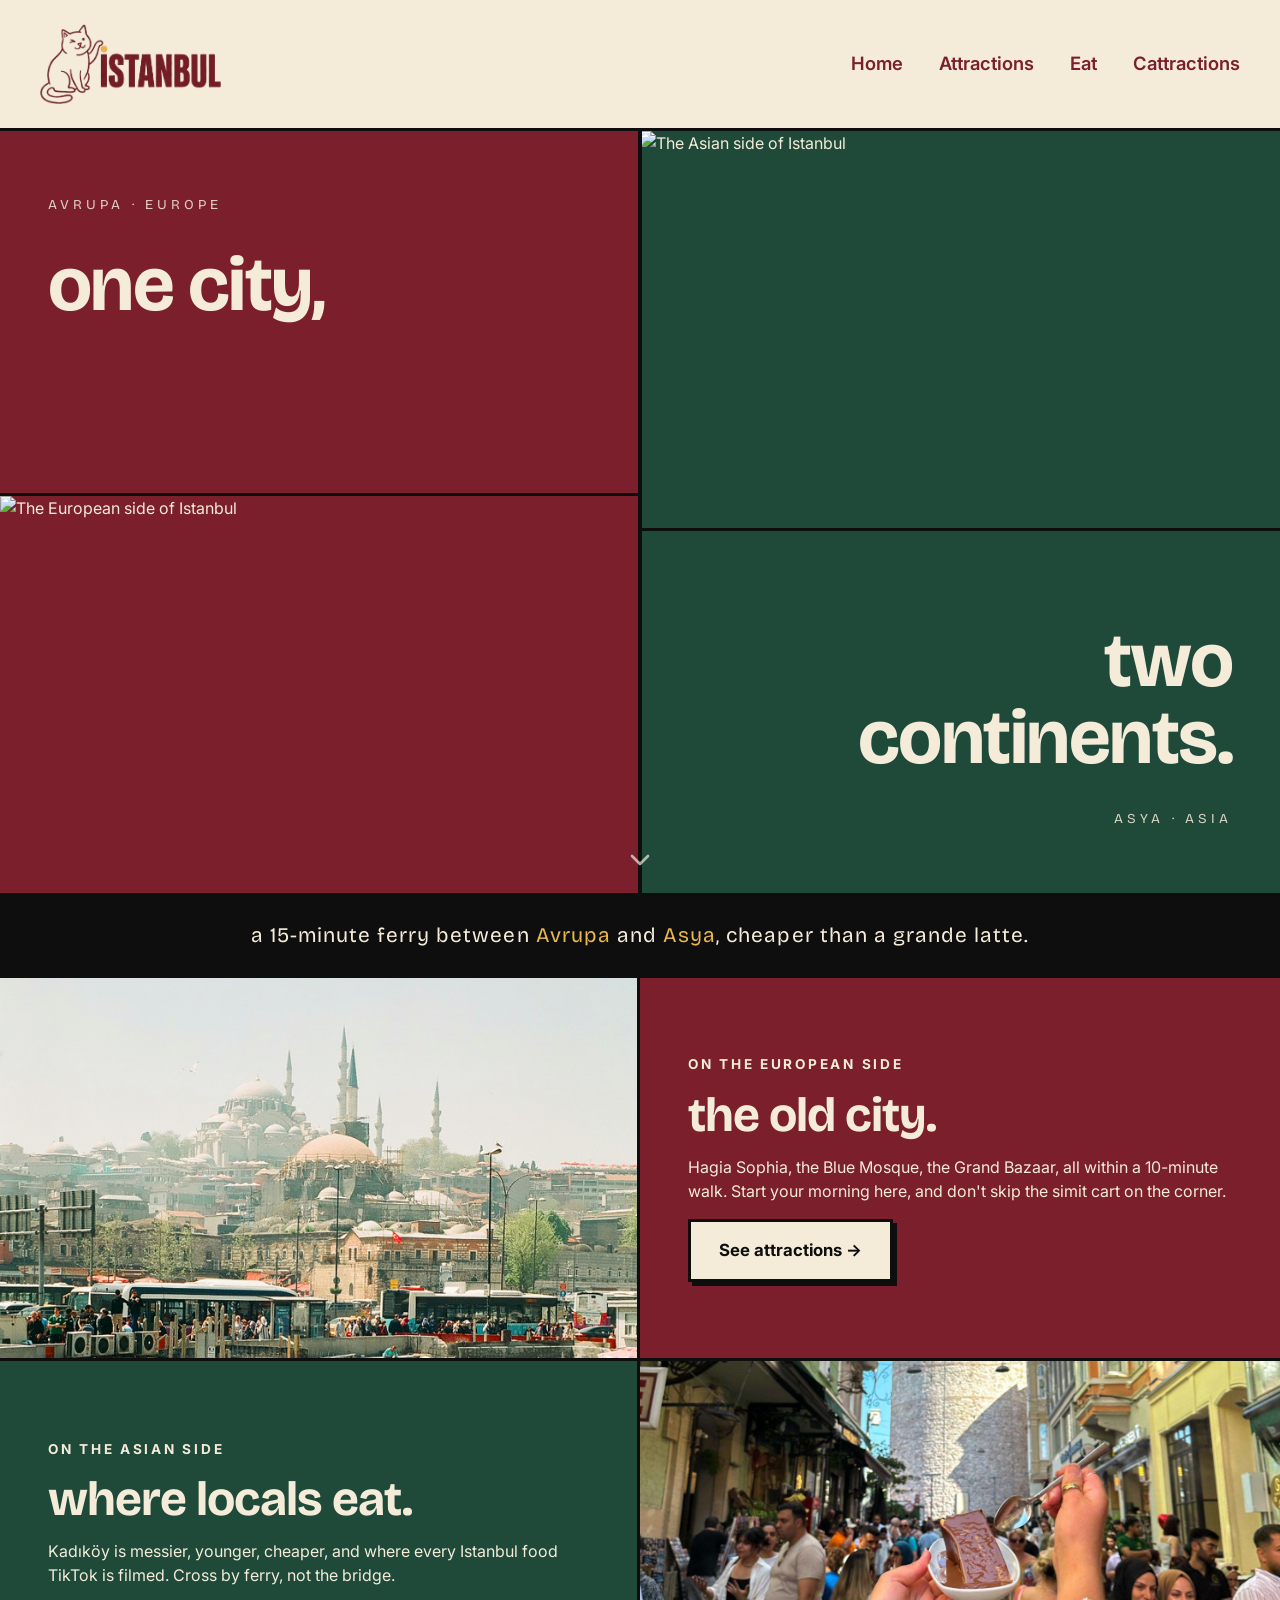
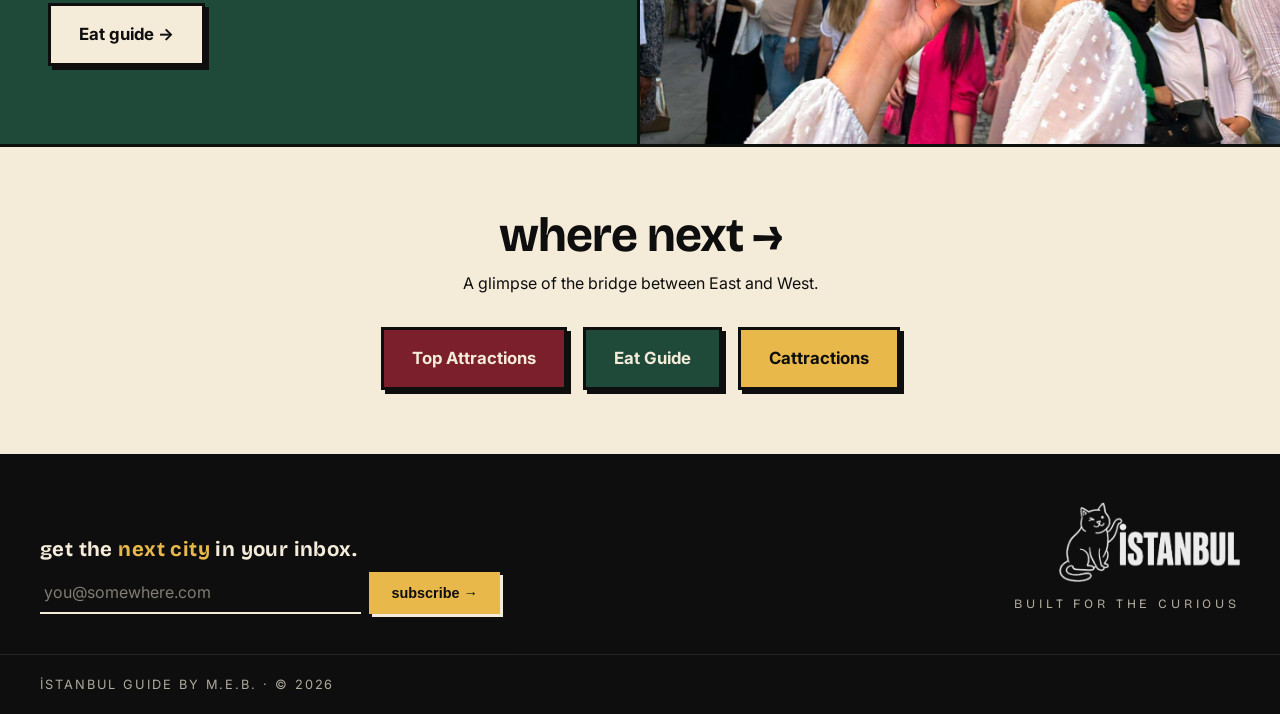
==== index.html @ 6fe09817 "Finalize Istanbul travel guide for submission Add the four pages (home, attractions, eat, gallery), " ====
<!DOCTYPE html>
<html lang="en">
<head>
  <meta charset="UTF-8">
  <meta name="viewport" content="width=device-width, initial-scale=1.0">
  <title>İstanbul · A First-Timer's Guide</title>

  <!-- Google Fonts: preconnect speeds up the font fetch.
       Bricolage Grotesque = display headings, Inter = body. this supports the neobrutalist style -->
  <link rel="preconnect" href="https://fonts.googleapis.com">
  <link rel="preconnect" href="https://fonts.gstatic.com" crossorigin>
  <link href="https://fonts.googleapis.com/css2?family=Bricolage+Grotesque:wght@600;800&family=Inter:wght@400;600;700&display=swap" rel="stylesheet">

  <link rel="stylesheet" href="styles.css">
</head>
<body>

  <!-- ==========================================================
       SHARED NAV: identical on every page. If you change a link
       here, also change it in attractions.html / eat.html / gallery.html. 
       ========================================================== -->
  <nav class="nav" aria-label="primary">
    <a class="logo" href="index.html" aria-label="Istanbul Guide home">
      <img class="logo-mark" src="assets/logo.png" alt="Istanbul Guide">
    </a>

    <!-- CSS-only mobile menu (checkbox hack, no JS). The off-screen
         checkbox holds open/closed state; the burger <label> toggles
         it; on small screens .nav ul drops down below the bar. -->
    <input type="checkbox" id="nav-toggle" class="nav-toggle">
    <label class="nav-burger" for="nav-toggle" aria-label="Toggle menu">
      <span></span><span></span><span></span>
    </label>

    <ul>
      <li><a href="index.html">Home</a></li>
      <li><a href="attractions.html">Attractions</a></li>
      <li><a href="eat.html">Eat</a></li>
      <li><a href="gallery.html">Cattractions</a></li>
    </ul>
  </nav>

  <main>

    <!-- HERO: split down the middle: Avrupa (Europe) | Asya (Asia).
         The vertical line between the two is a CSS pseudo-element
         (.hero::before in styles.css). -->
    <section class="hero" aria-label="hero">
      <div class="side eu">
        <span class="label">Avrupa · Europe</span>
        <h1>one city,</h1>
        <img class="side-img" src="assets/hero/europa.jpg" alt="The European side of Istanbul">
      </div>

      <!-- .side--flip = image on top, headline on bottom -->
      <div class="side as side--flip">
        <img class="side-img" src="assets/hero/asia.jpg" alt="The Asian side of Istanbul">
        <h1 class="h1-right">two<br>continents.</h1>
        <span class="label label--end">Asya · Asia</span>
      </div>

      <!-- Bouncing chevron at bottom-center; fades out on scroll
           via the JS at the bottom of this file (toggles .is-hidden). -->
      <a class="scroll-cue" href="#stripe" aria-label="scroll to next section">
        <svg viewBox="0 0 24 24" fill="none" stroke="currentColor" stroke-width="2" stroke-linecap="round" stroke-linejoin="round" aria-hidden="true">
          <polyline points="6 9 12 15 18 9"></polyline>
        </svg>
      </a>
    </section>

    <!-- "Bosphorus fact" black bar: single signature stat. -->
    <div id="stripe" class="stripe">
      a 15-minute ferry between <span>Avrupa</span> and <span>Asya</span>, cheaper than a grande latte.
    </div>

    <!-- FEATURES: 2×2 grid built in CSS Grid (.features in styles.css):
         Row 1: image (EU)  | text (EU)
         Row 2: text (AS)   | image (AS)
         The image/text swap rows on row 2, creating a diagonal pattern. -->
    <section class="features" aria-label="features">
      <img class="feat-img feat-img-1" src="assets/hero/old-city.jpg" alt="A simit cart in Sultanahmet, Istanbul">
      <div class="feat-text feat-text-1 eu">
        <span class="tag">on the European side</span>
        <h2>the old city.</h2>
        <p>Hagia Sophia, the Blue Mosque, the Grand Bazaar, all within a 10-minute walk. Start your morning here, and don't skip the simit cart on the corner.</p>
        <a class="btn btn--cream" href="attractions.html">See attractions →</a>
      </div>

      <img class="feat-img feat-img-2" src="assets/hero/santos.png" alt="Street life in Kadıköy on the Asian side of Istanbul">
      <div class="feat-text feat-text-2 as">
        <span class="tag">on the Asian side</span>
        <h2>where locals eat.</h2>
        <p>Kadıköy is messier, younger, cheaper, and where every Istanbul food TikTok is filmed. Cross by ferry, not the bridge.</p>
        <a class="btn btn--cream" href="eat.html">Eat guide →</a>
      </div>
    </section>

    <!-- WHERE NEXT: three CTA buttons to the other pages. -->
    <section class="where-next" aria-label="where next">
      <h2>where next →</h2>
      <p class="lede">A glimpse of the bridge between East and West.</p>
      <div class="row">
        <a class="btn" href="attractions.html">Top Attractions</a>
        <a class="btn btn--green" href="eat.html">Eat Guide</a>
        <a class="btn btn--saffron" href="gallery.html">Cattractions</a>
      </div>
    </section>

  </main>

  <!-- ==========================================================
       SHARED FOOTER: identical on every page. Newsletter form +
       brand block on top band, copyright on bottom band.
       Also duplicated across the other 3 pages: keep in sync.
       ========================================================== -->
  <footer class="foot">
    <div class="foot-top">
      <!-- Inline submit handler: prevent the page reload, clear the
           input, then reveal the .newsletter-confirm span by
           flipping its `hidden` attribute to false. No backend. -->
      <form class="newsletter" aria-label="Newsletter signup"
            onsubmit="event.preventDefault(); this.querySelector('input').value=''; this.querySelector('.newsletter-confirm').hidden=false;">
        <label class="newsletter-label" for="nl-email">get the <span class="accent">next city</span> in your inbox.</label>
        <div class="newsletter-row">
          <input id="nl-email" class="newsletter-input" type="email" required placeholder="you@somewhere.com" autocomplete="email">
          <button class="btn" type="submit">subscribe →</button>
        </div>
        <span class="newsletter-confirm" hidden>thanks. çok güzel.</span>
      </form>

      <div class="foot-brand">
        <img class="foot-logo" src="assets/logo.png" alt="Istanbul Guide">
        <span class="tagline">built for the curious</span>
      </div>
    </div>

    <div class="foot-bottom">
      <span>İstanbul Guide by M.E.B. · © 2026</span>
    </div>
  </footer>

  <!-- Scroll-cue fade. Hides the chevron once the user has scrolled
       80px past the top of the page; shows it again at the top.
       Wrapped in an IIFE (immediately-invoked function expression)
       to keep its variables out of the global scope. -->
  <script>
    (function () {
      var cue = document.querySelector('.scroll-cue');
      if (!cue) return;
      function update() {
        if (window.scrollY > 80) cue.classList.add('is-hidden');
        else cue.classList.remove('is-hidden');
      }
      window.addEventListener('scroll', update, { passive: true });
      update();
    })();
  </script>

</body>
</html>
---- styles.css ----
/* =============================================================
   İSTANBUL GUIDE: STYLESHEET
   -----------------------------------------------------------
   Layout strategy in one paragraph:
   - The site is built around a "two continents" idea, so the home
     hero is split down the middle (Avrupa / Asya).
   - Most multi-column blocks (features, attractions, meals) use
     CSS Grid or Flexbox with a 50/50 column split that collapses
     to a single column under 768px.
   - Visual style is "neobrutalist": flat colors, hard 3px ink
     borders, hard 4–6px offset shadows (no blur).
   - Color tokens, type, and shadow values all live in :root so
     a color/shadow tweak only happens in one place.

   Read order: tokens → globals → reusable bits (buttons, nav,
   footer) → home page sections → subpage sections → mobile
   media queries → reduced-motion query.
   ============================================================= */


/* =============================================================
   1. DESIGN TOKENS: change colors/shadows once, here.
   `var(--name)` reads them anywhere below.
   ============================================================= */
:root {
  --bordeaux: #7A1F2B;       /* primary, "Turkish flag" red */
  --cream:    #F4EBD9;       /* page bg, light text on dark */
  --ink:      #0E0E0E;       /* near-black for borders + text */
  --saffron:  #E8B84A;       /* accent, hover, highlights */
  --green:    #1F4A3A;       /* secondary, "Asia side" */

  --shadow-sm: 4px 4px 0 var(--ink);   /* small offset shadow */
  --shadow:    6px 6px 0 var(--ink);   /* big offset shadow */
}


/* =============================================================
   2. GLOBAL RESET + DEFAULTS
   ============================================================= */

/* universal selector , kill all default browser margin/padding
   so layout is predictable. box-sizing: border-box means an
   element's `width` includes its padding + border (way easier
   to reason about than the default `content-box`). */
* { box-sizing: border-box; margin: 0; padding: 0; }

body {
  font-family: 'Inter', system-ui, sans-serif;
  background: var(--cream);
  color: var(--ink);
  line-height: 1.5;
}

/* All headings use the display font. line-height: 1 prevents
   tall headings from getting extra vertical space. */
h1, h2, h3 {
  font-family: 'Bricolage Grotesque', 'Anton', Impact, sans-serif;
  line-height: 1;
  letter-spacing: -0.02em;
}

/* Inherit text color on links by default , each section then
   overrides where needed (e.g. .nav a is bordeaux). */
a { color: inherit; }


/* =============================================================
   3. BUTTONS: used everywhere (hero CTA, footer subscribe, etc.)
   .btn is the base; .btn--cream/green/saffron are color variants.
   Hover effect = "lift" the button up-left and grow the shadow.
   ============================================================= */
.btn {
  display: inline-block;
  background: var(--bordeaux);
  color: var(--cream);
  border: 3px solid var(--ink);
  box-shadow: var(--shadow-sm);
  padding: 1rem 1.75rem;
  font-weight: 700;
  font-size: 1.05rem;
  text-decoration: none;
  /* transition only the things that change on hover, for snap */
  transition: transform 0.08s, box-shadow 0.08s, background 0.08s;
}
.btn:hover {
  background: var(--saffron);
  color: var(--ink);
  /* Lift up-left by 2px AND grow the shadow by 2px so the
     bottom-right corner of the shadow stays put. Classic
     neobrutalist "press" feel. */
  transform: translate(-2px, -2px);
  box-shadow: 8px 8px 0 var(--ink);
}
.btn--cream   { background: var(--cream);   color: var(--ink); }
.btn--green   { background: var(--green);   color: var(--cream); }
.btn--saffron { background: var(--saffron); color: var(--ink); }


/* =============================================================
   4. NAV: sticky top bar, logo left, links right.
   Used on every page.
   ============================================================= */
.nav {
  /* sticky = scrolls with page until it hits top: 0, then
     stays pinned. z-index keeps it above scrolling content. */
  position: sticky; top: 0; z-index: 10;

  display: flex;
  justify-content: space-between;   /* logo left, ul right */
  align-items: center;
  padding: 1.5rem 2.5rem;
  background: var(--cream);
  border-bottom: 3px solid var(--ink);
}

/* Logo is an <a> wrapping the <img>. inline-flex so the image
   centers vertically next to (potential) future text. */
.nav .logo {
  display: inline-flex;
  align-items: center;
  text-decoration: none;
  transition: transform 0.2s ease;
}
.nav .logo:hover .logo-mark { transform: rotate(-4deg); }   /* cute tilt */
.nav .logo-mark {
  height: 80px;
  width: auto;             /* preserve aspect ratio */
  display: block;
  transition: transform 0.2s ease;
}

/* Nav link list. flex makes them sit in a row with gap between. */
.nav ul {
  display: flex;
  gap: 2.25rem;
  list-style: none;
  font-size: 1.15rem;
}
.nav a {
  color: var(--bordeaux);
  text-decoration: none;
  font-weight: 600;
}
.nav a:hover { color: var(--ink); }

/* --- CSS-only hamburger (checkbox hack, no JS) ---
   The checkbox is the state store. It's pulled off-screen (not
   display:none) so it stays keyboard-focusable. The burger is
   hidden on desktop and only revealed in the mobile media query
   at the bottom of this file. */
.nav-toggle {
  position: absolute;
  width: 1px; height: 1px;
  opacity: 0;
  pointer-events: none;
}
.nav-burger {
  display: none;                 /* desktop: links show, burger hidden */
  flex-direction: column;
  justify-content: center;
  gap: 5px;
  width: 48px; height: 48px;
  padding: 0 9px;
  border: 3px solid var(--ink);
  background: var(--bordeaux);   /* matches the bordeaux .btn fill */
  box-shadow: var(--shadow-sm);
  cursor: pointer;
}
.nav-burger span {
  display: block;
  height: 3px;
  background: var(--cream);      /* cream lines on bordeaux */
  transition: transform 0.15s ease, opacity 0.15s ease;
}
/* Saffron focus ring (bordeaux ring would disappear into the bg). */
.nav-toggle:focus-visible ~ .nav-burger { outline: 3px solid var(--saffron); outline-offset: 3px; }
/* When open, morph the three bars into an X. 8px = bar gap (5) + bar height (3). */
.nav-toggle:checked ~ .nav-burger span:nth-child(1) { transform: translateY(8px) rotate(45deg); }
.nav-toggle:checked ~ .nav-burger span:nth-child(2) { opacity: 0; }
.nav-toggle:checked ~ .nav-burger span:nth-child(3) { transform: translateY(-8px) rotate(-45deg); }

/* Tablet (769-1023px): 80px logo + 1.5rem padding eats too much
   vertical room on a ~800-tall iPad. Trim the logo to keep the
   nav under ~110px. (Below 768 there's a smaller mobile step.) */
@media (min-width: 769px) and (max-width: 1023px) {
  .nav { padding: 1.25rem 2rem; }
  .nav .logo-mark { height: 64px; }
  .nav ul { gap: 1.5rem; font-size: 1.05rem; }
}


/* =============================================================
   5. PLACEHOLDER (fallback when an <img> isn't ready yet): kept
   for legacy/local use. Live pages all have real <img> tags.
   ============================================================= */
.placeholder {
  background:
    repeating-linear-gradient(45deg, rgba(255,255,255,0.15) 0 2px, transparent 2px 14px),
    rgba(0,0,0,0.2);
  border: 3px solid var(--cream);
  color: var(--cream);
  display: flex; align-items: center; justify-content: center;
  font-family: 'Bricolage Grotesque', sans-serif;
  font-weight: 700; text-transform: uppercase; letter-spacing: 0.15em;
  font-size: 0.85rem;
  text-align: center; padding: 1rem;
}
.placeholder--saffron {
  background:
    repeating-linear-gradient(45deg, var(--ink) 0 2px, transparent 2px 14px),
    var(--saffron);
  border: 3px solid var(--ink);
  color: var(--ink);
}


/* =============================================================
   6. HOME: HERO (split down the middle)
   Two flex children, each 50% wide. A 4px ink line down the
   center is faked with a `::before` pseudo-element on the hero.
   ============================================================= */
.hero {
  display: flex;
  /* Hero fills most of the viewport but caps at 100vh so the
     next section is always reachable. */
  min-height: 85vh;
  max-height: 100vh;
  border-bottom: 3px solid var(--ink);
  position: relative;     /* so ::before can be positioned over it */
  overflow: hidden;       /* clip the bleeding side images */
}

/* The vertical Bosphorus line. ::before is a pseudo-element ,
   a fake child element you create in CSS only. */
.hero::before {
  content: '';
  position: absolute;
  top: 0; bottom: 0;
  left: 50%;
  width: 4px;
  background: var(--ink);
  transform: translateX(-50%);   /* shift left by half its width to truly center */
  z-index: 2;
}

/* Each side. flex: 1 means "share the space equally with siblings". */
.side {
  flex: 1;
  padding: 4rem 3rem 0;
  display: flex; flex-direction: column;
  gap: 2rem;
  position: relative;
}
.side--flip { padding: 0 3rem 4rem; }    /* image-on-top variant */
.side.eu { background: var(--bordeaux); color: var(--cream); }
.side.as { background: var(--green);    color: var(--cream); }

/* Small uppercase tag above the headline. */
.side .label {
  font-family: 'Bricolage Grotesque', sans-serif;
  font-size: 0.85rem; letter-spacing: 0.3em; text-transform: uppercase;
  opacity: 0.85;
}
.side .label--end { align-self: flex-end; }   /* right-side label, end of flex axis */

.side h1 { font-size: clamp(3rem, 6vw, 5rem); }  /* fluid type: between 3rem and 5rem */
.side .h1-right { text-align: right; }

/* Side images: bleed to the side edges by negating padding with
   negative margin. aspect-ratio keeps the image proportional
   regardless of its natural size. */
.side .placeholder,
.side .side-img {
  width: calc(100% + 6rem);     /* 6rem = the 3rem horizontal padding × 2 */
  margin: auto -3rem 0;
  aspect-ratio: 16 / 10;
  height: auto;
  display: block;
  object-fit: cover;            /* fill the box, crop overflow, no distortion */
  border-top: 3px solid var(--ink);
}
.side--flip .placeholder,
.side--flip .side-img {
  margin: 0 -3rem auto;
  border-top: none;
  border-bottom: 3px solid var(--ink);
}
.side--flip h1.h1-right { margin-top: auto; }    /* push headline to bottom of column */


/* =============================================================
   7. HOME: SCROLL CUE
   A small bouncing chevron that fades out once you scroll.
   The fade is toggled in JS: see <script> at bottom of index.html.
   ============================================================= */
.scroll-cue {
  /* fixed = positioned relative to the viewport, not the page,
     so it stays put while you scroll. */
  position: fixed;
  left: 50%;
  /* env(safe-area-inset-bottom) = the iPhone home-bar height
     (0 on most browsers). max() bumps the cue above the iOS
     Safari bottom toolbar so it never hides behind it. */
  bottom: max(1.5rem, env(safe-area-inset-bottom) + 1rem);
  z-index: 3;
  width: 32px; height: 32px;
  display: inline-flex; align-items: center; justify-content: center;
  color: var(--cream);
  opacity: 0.7;
  transform: translateX(-50%);
  animation: cue-bob 1.8s ease-in-out infinite;
  transition: opacity 0.3s ease;
  pointer-events: auto;
}
.scroll-cue:hover { opacity: 1; }
.scroll-cue svg { width: 100%; height: 100%; display: block; }
.scroll-cue.is-hidden { opacity: 0; pointer-events: none; }   /* JS adds this on scroll */

/* Gentle up-and-down bounce. translate(-50%, ...) preserves
   the centering transform from above while animating Y. */
@keyframes cue-bob {
  0%, 100% { transform: translate(-50%, 0); }
  50%      { transform: translate(-50%, 5px); }
}


/* =============================================================
   8. HOME: STRIPE (the "ferry fact" black bar under the hero)
   ============================================================= */
.stripe {
  background: var(--ink); color: var(--cream);
  text-align: center;
  padding: 1.5rem 2rem;
  font-family: 'Bricolage Grotesque', sans-serif;
  font-size: 1.3rem; letter-spacing: 0.05em;
  border-bottom: 3px solid var(--ink);
}
.stripe span { color: var(--saffron); }


/* =============================================================
   9. HOME: FEATURES (the four-tile grid: img | text on row 1,
   text | img on row 2, both rows on the home page)

   We use ONE css grid with 2 columns × 2 rows. Each child is
   placed explicitly with grid-column / grid-row so the order
   is unambiguous and easy to flip on mobile.
   ============================================================= */
.features {
  display: grid;
  grid-template-columns: 1fr 1fr;       /* two equal columns */
  border-bottom: 3px solid var(--ink);
}

/* Both image and text tiles share these defaults. */
.feat-img,
.feat-text {
  min-height: 320px;                    /* tall enough on short copy */
  border-bottom: 3px solid var(--ink);  /* row 1 / row 2 divider */
}
.feat-img {
  width: 100%;
  height: 100%;
  display: flex; align-items: center; justify-content: center;
  object-fit: cover;                    /* image fills tile, no distortion */
  object-position: center;
}
.feat-text {
  padding: 3rem;
  display: flex; flex-direction: column; justify-content: center;
  gap: 1rem;
}
.feat-text .tag {
  font-size: 0.85rem; letter-spacing: 0.2em;
  font-weight: 700; text-transform: uppercase;
}
.feat-text h2 { font-size: clamp(2rem, 4vw, 3rem); }
.feat-text .btn { align-self: flex-start; }     /* don't stretch button to full width */
.feat-text.eu { background: var(--bordeaux); color: var(--cream); }
.feat-text.as { background: var(--green);    color: var(--cream); }

/* Explicit grid placement for the four tiles.
   Row 1: image-1 (EU) | text-1 (EU)
   Row 2: text-2 (AS)  | image-2 (AS)
   Note the diagonal: text/image swap sides between rows. */
.feat-img-1  { grid-column: 1; grid-row: 1; border-right: 3px solid var(--ink); }
.feat-text-1 { grid-column: 2; grid-row: 1; }
.feat-text-2 { grid-column: 1; grid-row: 2; border-right: 3px solid var(--ink); }
.feat-img-2  { grid-column: 2; grid-row: 2; }

/* Bottom row is the last row of the grid; the section's own
   border-bottom handles the seam, so kill it on the last tiles. */
.feat-text-2, .feat-img-2 { border-bottom: none; }

/* Big screens with enough vertical room: lock the entire 4-tile
   grid to the viewport so it fits in one screen with the sticky
   nav. Below 720px tall (split-screen, short laptops), let the
   section grow naturally so copy isn't clipped. */
@media (min-width: 1024px) and (min-height: 720px) {
  .features {
    /* viewport height minus sticky nav (logo 80 + 1.5rem*2 padding + 3px border) */
    height: calc(100vh - 131px);
    grid-template-rows: 1fr 1fr;
  }
  .feat-img, .feat-text { min-height: 0; }   /* drop the 320px floor */
  .feat-text { overflow: hidden; }           /* clip overflow only when locked to viewport */
}


/* =============================================================
   10. WHERE-NEXT: the cream "where next →" CTA strip at the
   bottom of every page.
   ============================================================= */
.where-next {
  padding: 4rem 3rem;
  text-align: center;
  background: var(--cream);
}
.where-next h2 { font-size: clamp(2rem, 4vw, 3rem); margin-bottom: 0.75rem; }
.where-next p.lede {
  max-width: 50ch;             /* limit prose width for readability */
  margin: 0 auto 2rem;
}
.where-next .row {
  display: flex; gap: 1rem;
  justify-content: center;
  flex-wrap: wrap;             /* stack buttons on narrow screens */
}


/* =============================================================
   11. FOOTER: two stacked bands.
   Top band: newsletter form on the left, brand on the right.
   Bottom band: thin saffron rule with copyright row.
   ============================================================= */
footer.foot {
  background: var(--ink);
  color: var(--cream);
  padding: 0;
  display: block;
}

.foot-top {
  padding: 3rem 2.5rem 2.5rem;
  display: flex; justify-content: space-between; align-items: flex-end;
  gap: 3rem; flex-wrap: wrap;
}
.foot-brand {
  display: flex; flex-direction: column; gap: 0.75rem;
  align-items: flex-end; text-align: right;
  flex: 0 0 auto;             /* don't grow or shrink */
}
.foot-brand .foot-logo {
  height: 80px;
  width: auto;
  display: block;
  /* The logo art is bordeaux on transparent. To make it read
     against the dark footer, we recolor it to cream using a
     two-step CSS filter:
       brightness(0)   → forces every pixel to black
       invert(1)       → flips black to white
       opacity(0.92)   → softens slightly so it doesn't shout */
  filter: brightness(0) invert(1) opacity(0.92);
}
.foot-brand .tagline {
  font-family: 'Bricolage Grotesque', sans-serif;
  font-size: 0.8rem; letter-spacing: 0.3em; text-transform: uppercase;
  opacity: 0.7;
}

.foot-bottom {
  /* faint cream rule between the two bands. rgba(244,235,217,0.15)
     is the cream color at 15% opacity. */
  border-top: 1px solid rgba(244, 235, 217, 0.15);
  padding: 1.25rem 2.5rem;
  display: flex; justify-content: space-between; align-items: center;
  flex-wrap: wrap; gap: 1rem;
  font-size: 0.8rem; letter-spacing: 0.15em; text-transform: uppercase;
  opacity: 0.7;
}
.foot-bottom a { color: var(--saffron); text-decoration: none; }
.foot-bottom a:hover { color: var(--cream); }

/* Newsletter form (lives in the top band). */
.newsletter {
  display: flex; flex-direction: column; gap: 0.65rem;
  flex: 1 1 380px;             /* grow/shrink, base width 380px */
  max-width: 460px;
}
.newsletter-label {
  font-family: 'Bricolage Grotesque', sans-serif;
  font-size: clamp(1.1rem, 1.6vw, 1.4rem);
  font-weight: 700;
  letter-spacing: 0.02em;
  color: var(--cream);
  line-height: 1.1;
}
.newsletter-label .accent { color: var(--saffron); }

.newsletter-row { display: flex; gap: 0.5rem; }

/* Underlined-only input, no boxy border. */
.newsletter-input {
  flex: 1;
  background: transparent;
  color: var(--cream);
  border: none;
  border-bottom: 2px solid var(--cream);
  padding: 0.55rem 0.25rem;
  font-family: inherit;
  font-size: 1rem;
  outline: none;               /* we restyle :focus below */
}
.newsletter-input::placeholder { color: rgba(244, 235, 217, 0.5); }
.newsletter-input:focus { border-bottom-color: var(--saffron); }

/* The submit button overrides the global .btn styles to fit
   the dark footer (saffron fill, cream-shadow). */
.newsletter .btn {
  padding: 0.6rem 1.2rem;
  font-size: 0.9rem;
  background: var(--saffron);
  color: var(--ink);
  border-color: var(--saffron);
  box-shadow: 3px 3px 0 var(--cream);
}
.newsletter .btn:hover {
  background: var(--cream);
  border-color: var(--cream);
  box-shadow: 5px 5px 0 var(--saffron);
}

/* The "thanks. çok güzel." confirmation (hidden by default
   via the [hidden] attribute, shown by JS on submit). */
.newsletter-confirm {
  font-size: 0.85rem; color: var(--saffron);
  font-weight: 700; letter-spacing: 0.05em;
}


/* =============================================================
   12. SUBPAGE: PAGE INTRO BANNER (top of attractions / eat /
   gallery). Variants pick which background color to use.
   ============================================================= */
.page-intro {
  padding: clamp(3rem, 7vh, 5rem) clamp(1.5rem, 4vw, 3rem);
  border-bottom: 3px solid var(--ink);
  color: var(--cream);
}
.page-intro--bordeaux { background: var(--bordeaux); }
.page-intro--green    { background: var(--green); }
.page-intro--ink      { background: var(--ink); }

.page-intro .label {
  font-family: 'Bricolage Grotesque', sans-serif;
  font-size: 0.85rem; letter-spacing: 0.3em; text-transform: uppercase;
  opacity: 0.9;
  display: block; margin-bottom: 1rem;
}
.page-intro--ink .label { color: var(--saffron); opacity: 1; }   /* punch on dark bg */
.page-intro h1 { font-size: clamp(2.5rem, 6vw, 4.5rem); margin-bottom: 1rem; }
.page-intro h1 em { color: var(--saffron); font-style: normal; }
.page-intro p { max-width: 60ch; font-size: 1.1rem; }


/* =============================================================
   13. ATTRACTIONS: 6-cell grid (3 images + 3 text blocks).

   Why one grid for all 6 instead of 3 separate flex rows? With
   3 flex rows, each row computes its own 50% width independently
   and sub-pixel rounding can leave the column seam misaligned by
   1px between rows. A single CSS Grid computes the column line
   once for the whole section, so all seams line up perfectly.

   Layout (desktop):
     row 1:  image  |  text   (Hagia Sophia)
     row 2:  text   |  image  (Blue Mosque,  swapped)
     row 3:  image  |  text   (Grand Bazaar)
   The image's aspect-ratio (3/2) drives each row's height.
   ============================================================= */
.a-grid {
  display: grid;
  grid-template-columns: 1fr 1fr;
  border-bottom: 3px solid var(--ink);
}

/* Shared rules for all 6 cells. */
.a-img, .a-text {
  border-bottom: 3px solid var(--ink);    /* row dividers */
}

.a-img {
  width: 100%;
  height: auto;
  aspect-ratio: 3 / 2;        /* stacked (mobile) ratio; overridden below in 2-col */
  object-fit: cover;
  display: block;
  /* fallback striped pattern if the <img> fails to load */
  background:
    repeating-linear-gradient(45deg, var(--ink) 0 2px, transparent 2px 14px),
    var(--saffron);
  color: var(--ink);
}

.a-text {
  padding: clamp(2rem, 5vw, 4rem);
  display: flex; flex-direction: column; justify-content: center;
  gap: 1rem;
  background: var(--cream);
}

/* Explicit grid placement, one cell per child. The class names
   are keyed to (row, col) so reading the HTML matches the layout. */
.a-r1c1 { grid-column: 1; grid-row: 1; border-right: 3px solid var(--ink); }
.a-r1c2 { grid-column: 2; grid-row: 1; }
.a-r2c1 { grid-column: 1; grid-row: 2; border-right: 3px solid var(--ink); }
.a-r2c2 { grid-column: 2; grid-row: 2; }
.a-r3c1 { grid-column: 1; grid-row: 3; border-right: 3px solid var(--ink); }
.a-r3c2 { grid-column: 2; grid-row: 3; }

/* Last row's bottom border comes from the section, so kill the
   per-cell bottom border on row 3. */
.a-r3c1, .a-r3c2 { border-bottom: none; }

/* Big numeric label "01 / 02 / 03". :nth-of-type counts siblings
   of the same tag, so among the 3 <div class="a-text"> children:
     1st = bordeaux, 2nd = saffron-outlined, 3rd = green. */
.a-num {
  font-family: 'Bricolage Grotesque', sans-serif;
  font-size: clamp(3rem, 5vw, 5rem); line-height: 1;
}
.a-grid > .a-text:nth-of-type(1) .a-num { color: var(--bordeaux); }
.a-grid > .a-text:nth-of-type(2) .a-num {
  color: var(--saffron);
  -webkit-text-stroke: 2px var(--ink);   /* outlined text */
}
.a-grid > .a-text:nth-of-type(3) .a-num { color: var(--green); }

/* Two columns (>=769px): let the TEXT cell drive each row's
   height and make the image stretch to fill it (object-fit keeps
   it from distorting). This is the same trick .feat-img uses, and
   it's what keeps the divider borders spanning the FULL row at
   every width — the old fixed aspect-ratio left the image shorter
   than the text, so the border stopped partway down. */
@media (min-width: 769px) {
  .a-img { height: 100%; min-height: 320px; aspect-ratio: auto; }
}
/* Tablet range: a touch less padding so the copy fits comfortably. */
@media (min-width: 769px) and (max-width: 1023px) {
  .a-text { padding: 1.5rem; }
}

.a-text .kicker {
  font-family: 'Bricolage Grotesque', sans-serif;
  font-size: 0.85rem; letter-spacing: 0.3em; text-transform: uppercase;
  opacity: 0.7;
}
.a-text h2 { font-size: clamp(2rem, 4vw, 3rem); }
.a-text p { max-width: 55ch; line-height: 1.55; }
.a-text .btn { align-self: flex-start; margin-top: 0.5rem; }


/* =============================================================
   14. ATTRACTIONS: embedded Google Map iframe.
   ============================================================= */
.map-section {
  padding: clamp(2.5rem, 5vw, 4rem) clamp(1.5rem, 4vw, 3rem);
  background: var(--cream);
  border-bottom: 3px solid var(--ink);
}
.map-section .map-head {
  display: flex; align-items: baseline; gap: 1rem; flex-wrap: wrap;
  margin-bottom: 1.5rem;
}
.map-section h2 { font-size: clamp(1.8rem, 3vw, 2.5rem); }
.map-section .meta {
  font-size: 0.8rem; letter-spacing: 0.3em; text-transform: uppercase;
  opacity: 0.7;
}
.map-frame {
  border: 3px solid var(--ink);
  box-shadow: 6px 6px 0 var(--bordeaux);
  width: 100%; aspect-ratio: 16 / 9; max-height: 480px;
  display: block;
}


/* =============================================================
   15. EAT: the "three meals" page.
   Each meal has a black banner stripe + a feature row.
   ============================================================= */
.meal-stripe {
  background: var(--ink); color: var(--cream);
  padding: 1.25rem 2rem;
  border-bottom: 3px solid var(--ink);
  display: flex; align-items: baseline; justify-content: center;
  gap: 1rem; flex-wrap: wrap;
}
.meal-stripe .tr {
  font-family: 'Bricolage Grotesque', sans-serif;
  font-size: clamp(1.5rem, 3vw, 2.25rem);
  color: var(--saffron);
}
.meal-stripe .en {
  font-size: 1rem; letter-spacing: 0.3em; text-transform: uppercase;
  opacity: 0.85;
}

.meal-feature {
  display: flex; align-items: stretch;
  /* No min-height on the row itself: the meal-img has its own
     min-height: 360px floor below, and we want the row to be
     image-driven so the text panel doesn't stretch into a tall
     empty band on short viewports. */
  border-bottom: 3px solid var(--ink);
}
.meal-feature.flip { flex-direction: row-reverse; }

.meal-feature .meal-img,
.meal-feature .placeholder {
  flex: 1; width: 50%; min-height: 360px;
  object-fit: cover; display: block;
  border-right: 3px solid var(--ink);
  background:
    repeating-linear-gradient(45deg, var(--ink) 0 2px, transparent 2px 14px),
    var(--saffron);
  color: var(--ink);
}
.meal-feature.flip .meal-img,
.meal-feature.flip .placeholder {
  border-right: none;
  border-left: 3px solid var(--ink);
}

.meal-text {
  flex: 1;
  padding: clamp(2rem, 4vw, 3.5rem);
  display: flex; flex-direction: column; justify-content: center;
  gap: 1rem;
}
/* Color variants , applied to the parent .meal-feature so the
   text color flows down into .meal-text. */
.meal-feature.eu  .meal-text { background: var(--bordeaux); color: var(--cream); }
.meal-feature.as  .meal-text { background: var(--green);    color: var(--cream); }
.meal-feature.ink .meal-text { background: var(--ink);      color: var(--cream); }

.meal-text .num {
  font-family: 'Bricolage Grotesque', sans-serif;
  font-size: 0.85rem; letter-spacing: 0.3em; text-transform: uppercase;
  opacity: 0.85;
}
.meal-text h2 { font-size: clamp(2rem, 4vw, 3rem); }
.meal-text .addr {
  font-family: 'Bricolage Grotesque', sans-serif;
  font-size: 0.85rem; letter-spacing: 0.2em; text-transform: uppercase;
  opacity: 0.85;
}
.meal-text p { line-height: 1.55; max-width: 55ch; }

/* Small pill labels like "$$" or "must-try: kaymak" */
.meal-text .chips { display: flex; gap: 0.5rem; flex-wrap: wrap; margin-top: 0.25rem; }
.meal-text .chip {
  background: var(--cream); color: var(--ink);
  border: 2px solid var(--ink);
  padding: 0.3rem 0.7rem;
  font-size: 0.75rem; font-weight: 700; letter-spacing: 0.1em; text-transform: uppercase;
}
.meal-text .chip.saffron { background: var(--saffron); }
.meal-text .btn { align-self: flex-start; margin-top: 0.5rem; }


/* =============================================================
   16. CATTRACTIONS (gallery): masonry layout via CSS columns.

   Why CSS columns instead of CSS Grid?
   Mixing portrait + landscape photos in a Grid leaves dead
   whitespace because every cell in a row inherits the tallest
   tile's height. `column-count` flows items top-to-bottom in
   each column independently, so columns self-balance with no
   empty cells.
   ============================================================= */
.feed-section {
  padding: clamp(2.5rem, 4vw, 4rem) clamp(1rem, 3vw, 2.5rem);
  background: var(--cream);
  border-bottom: 3px solid var(--ink);
}
.cat-grid {
  column-count: 3;
  column-gap: 1.25rem;
  max-width: 1280px;
  margin: 0 auto;
}

/* Each tile. break-inside: avoid stops a tile from being split
   across two columns mid-image. */
.cat {
  display: block;
  break-inside: avoid;
  -webkit-column-break-inside: avoid;   /* Safari prefix */
  page-break-inside: avoid;             /* legacy fallback */
  margin: 0 0 1.25rem;
  background: var(--cream);
  border: 3px solid var(--ink);
  overflow: hidden;
  transition: transform 0.12s, box-shadow 0.12s;
}
/* Cycle shadow color on every 5 tiles using nth-child math.
   5n+1 = 1st, 6th, 11th, ... 5n+2 = 2nd, 7th, 12th, etc. */
.cat:nth-child(5n+1) { box-shadow: 5px 5px 0 var(--bordeaux); }
.cat:nth-child(5n+2) { box-shadow: 5px 5px 0 var(--saffron); }
.cat:nth-child(5n+3) { box-shadow: 5px 5px 0 var(--green); }
.cat:nth-child(5n+4) { box-shadow: 5px 5px 0 var(--bordeaux); }
.cat:nth-child(5n+5) { box-shadow: 5px 5px 0 var(--saffron); }
.cat:hover {
  transform: translate(-3px, -3px);
  box-shadow: 8px 8px 0 var(--ink);
}

.cat img {
  width: 100%;
  height: auto;
  aspect-ratio: 3 / 2;            /* default: landscape */
  object-fit: cover;
  display: block;
  border-bottom: 3px solid var(--ink);
  background: var(--ink);
}
.cat--portrait img { aspect-ratio: 2 / 3; }   /* override for tall photos */

.cat figcaption {
  padding: 0.7rem 1rem 0.85rem;
  font-style: italic;
  font-size: 0.9rem;
  line-height: 1.4;
}

.cat-credit {
  text-align: center;
  margin-top: 2.5rem;
  font-size: 0.85rem;
  letter-spacing: 0.1em;
  text-transform: uppercase;
  opacity: 0.7;
}
.cat-credit a {
  color: var(--bordeaux);
  text-decoration: underline;
  text-underline-offset: 3px;
}
.cat-credit a:hover { color: var(--ink); }


/* =============================================================
   16b. FOOTER (tablet + down): once the row gets tight, the brand
   block would otherwise float far to the right with a big empty
   gap. Stack newsletter above a left-aligned brand instead.
   ============================================================= */
@media (max-width: 920px) {
  .foot-top { flex-direction: column; align-items: stretch; gap: 2rem; }
  .foot-brand { align-items: flex-start; text-align: left; }
  /* CRITICAL: kill the 380px flex-basis once the parent goes column.
     With `flex-direction: column`, flex-basis applies to the vertical
     axis, so the original `flex: 1 1 380px` was forcing the newsletter
     to be 380px TALL and leaving a huge empty band above the brand. */
  .newsletter { flex: 0 0 auto; max-width: none; }
}


/* =============================================================
   17. RESPONSIVE: phone-sized screens (≤ 768px)
   Everything that was side-by-side stacks vertically.
   ============================================================= */
@media (max-width: 768px) {

  /* Nav: logo + burger on one row; links collapse into a
     full-width dropdown that the checkbox toggles open. */
  .nav { padding: 1rem 1.25rem; flex-wrap: wrap; }
  .nav .logo-mark { height: 56px; }
  .nav-burger { display: flex; }
  .nav ul {
    flex-basis: 100%;              /* force the list onto its own row */
    flex-direction: column;
    gap: 0;
    font-size: 1.05rem;
    display: none;                 /* closed by default */
    margin: 0.85rem -1.25rem -1rem; /* bleed to the nav edges */
    border-top: 3px solid var(--ink);
    background: var(--cream);
  }
  .nav-toggle:checked ~ ul { display: flex; }   /* open */
  .nav ul li:not(:last-child) { border-bottom: 1px solid rgba(14, 14, 14, 0.15); }
  .nav ul a { display: block; padding: 0.95rem 1.25rem; }

  /* Hero: stack the two sides, drop the center line. */
  .hero { flex-direction: column; min-height: auto; }
  .hero::before { display: none; }
  .side { padding: 3rem 1.5rem 0; }
  .side--flip { padding: 0 1.5rem 3rem; }
  .side h1, .side .h1-right { text-align: left; }
  .side .placeholder,
  .side .side-img {
    width: calc(100% + 3rem);
    margin: auto -1.5rem 0;
    aspect-ratio: 16 / 9;
  }
  .side--flip .placeholder,
  .side--flip .side-img { margin: 0 -1.5rem auto; }

  /* Features: collapse to one column.
     Reorder so the 4 tiles read top-to-bottom: img, text, img, text. */
  .features { grid-template-columns: 1fr; }
  .feat-img-1  { grid-column: 1; grid-row: 1; border-right: none; }
  .feat-text-1 { grid-column: 1; grid-row: 2; }
  .feat-img-2  { grid-column: 1; grid-row: 3; }
  .feat-text-2 { grid-column: 1; grid-row: 4; border-right: none; }
  .feat-img {
    width: 100%; min-height: 0; aspect-ratio: 16 / 10;
    border-bottom: 3px solid var(--ink);
  }
  .feat-text {
    padding: 2rem 1.5rem;
    border-bottom: 3px solid var(--ink);
  }
  .feat-text-2 { border-bottom: none; }   /* last tile: no trailing border */

  .where-next { padding: 3rem 1.5rem; }
  /* Default .where-next .row already has flex-wrap: wrap, so the
     2-button pages fit on one row naturally and the 3-button home
     wraps gracefully. No mobile override needed. */

  /* Footer: tighten padding + logo on phones. (The column stacking
     itself is handled by the <=920px block earlier in this file.) */
  .foot-top { padding: 2.5rem 1.5rem 2rem; }
  .foot-brand .foot-logo { height: 64px; }
  .foot-bottom {
    padding: 1rem 1.5rem;
    flex-direction: column; align-items: flex-start; gap: 0.4rem;
  }

  /* Attractions grid: collapse to 1 column. Reorder cells so the
     reading order is: image, text, image, text, image, text. */
  .a-grid { grid-template-columns: 1fr; }
  .a-r1c1 { grid-column: 1; grid-row: 1; border-right: none; }
  .a-r1c2 { grid-column: 1; grid-row: 2; }
  .a-r2c2 { grid-column: 1; grid-row: 3; }   /* image moves up */
  .a-r2c1 { grid-column: 1; grid-row: 4; border-right: none; }
  .a-r3c1 { grid-column: 1; grid-row: 5; border-right: none; }
  .a-r3c2 { grid-column: 1; grid-row: 6; }
  .a-img { aspect-ratio: 16 / 10; }
  .a-text { padding: 2rem 1.5rem; }

  .meal-feature, .meal-feature.flip { flex-direction: column; min-height: auto; }
  .meal-feature .meal-img, .meal-feature .placeholder,
  .meal-feature.flip .meal-img, .meal-feature.flip .placeholder {
    width: 100%; min-height: 0; aspect-ratio: 16 / 10;
    border-right: none; border-left: none;
    border-bottom: 3px solid var(--ink);
  }
}


/* Tablet: gallery drops to 2 columns. */
@media (max-width: 1024px) {
  .cat-grid { column-count: 2; column-gap: 1rem; }
  .cat { margin-bottom: 1rem; }
}

/* Tiny phones: gallery drops to 1 column. */
@media (max-width: 540px) {
  .cat-grid { column-count: 1; }
}


/* =============================================================
   18. REDUCED MOTION: respect users who set
   "prefers-reduced-motion: reduce" in their OS. Disables all
   movement-based effects (no penalty for non-motion styles).
   ============================================================= */
@media (prefers-reduced-motion: reduce) {
  .btn, .nav .logo, .nav .logo-mark, .cat { transition: none; }
  .btn:hover,
  .nav .logo:hover .logo-mark,
  .cat:hover { transform: none; }
  .scroll-cue, .scroll-cue .arrow { transition: none; animation: none; }
}
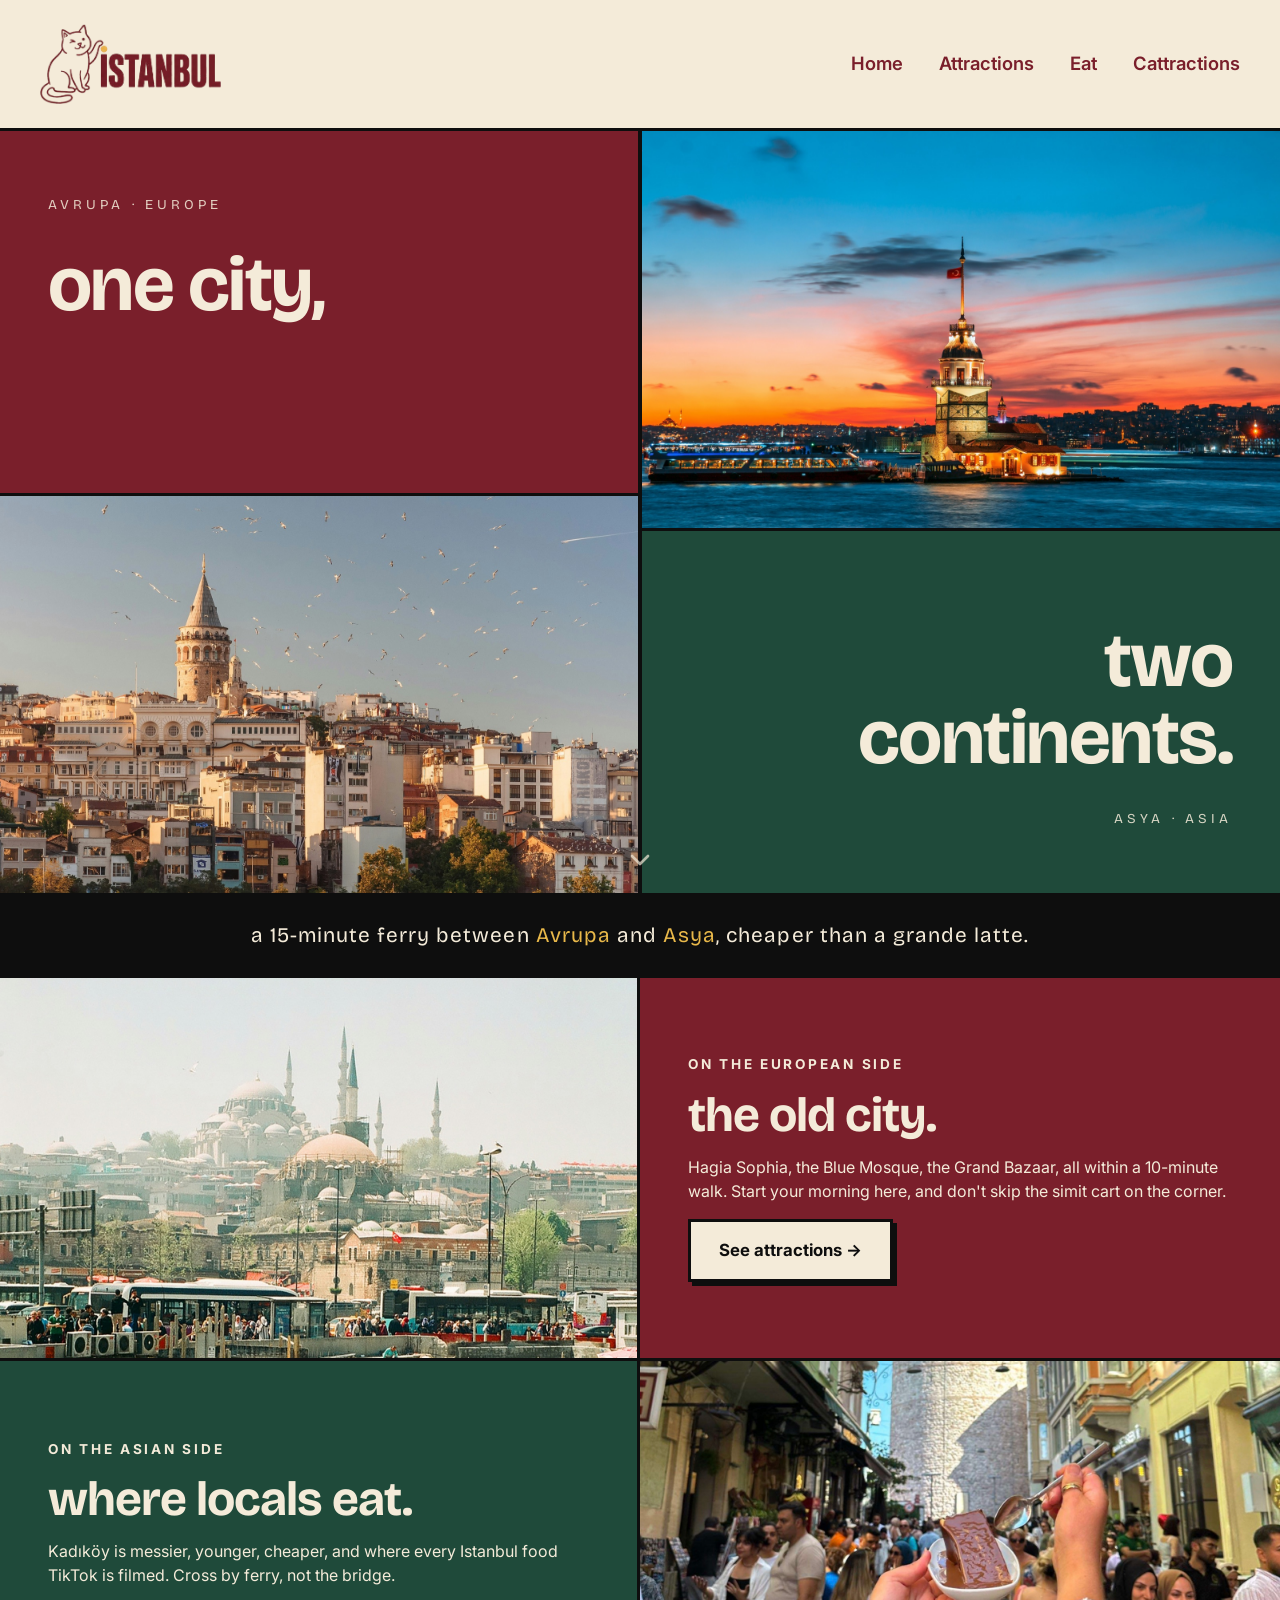
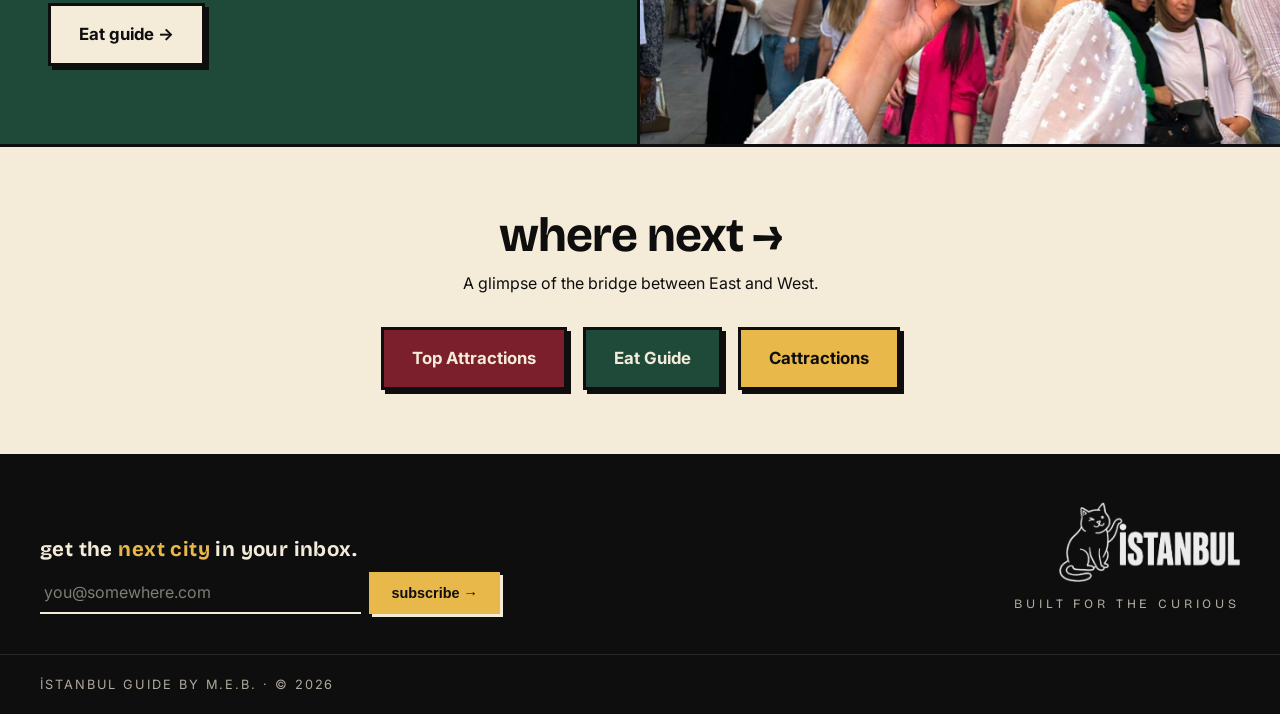
==== commit 0b4bede7: "Optimize image assets and fix mobile hero cropping Resize the oversized attraction and hero photos t" ====
--- a/index.html
+++ b/index.html
@@ -86,7 +86,7 @@
         <a class="btn btn--cream" href="attractions.html">See attractions →</a>
       </div>
 
-      <img class="feat-img feat-img-2" src="assets/hero/santos.png" alt="Street life in Kadıköy on the Asian side of Istanbul">
+      <img class="feat-img feat-img-2" src="assets/hero/santos.jpg" alt="Street life in Kadıköy on the Asian side of Istanbul">
       <div class="feat-text feat-text-2 as">
         <span class="tag">on the Asian side</span>
         <h2>where locals eat.</h2>
--- a/styles.css
+++ b/styles.css
@@ -891,8 +891,11 @@
   .nav ul li:not(:last-child) { border-bottom: 1px solid rgba(14, 14, 14, 0.15); }
   .nav ul a { display: block; padding: 0.95rem 1.25rem; }
 
-  /* Hero: stack the two sides, drop the center line. */
-  .hero { flex-direction: column; min-height: auto; }
+  /* Hero: stack the two sides, drop the center line. Also release
+     the desktop max-height/overflow cap: stacked, the two sides are
+     taller than the viewport, so the 100vh cap was clipping the
+     bottom of the "two continents" side. */
+  .hero { flex-direction: column; min-height: auto; max-height: none; overflow: visible; }
   .hero::before { display: none; }
   .side { padding: 3rem 1.5rem 0; }
   .side--flip { padding: 0 1.5rem 3rem; }
